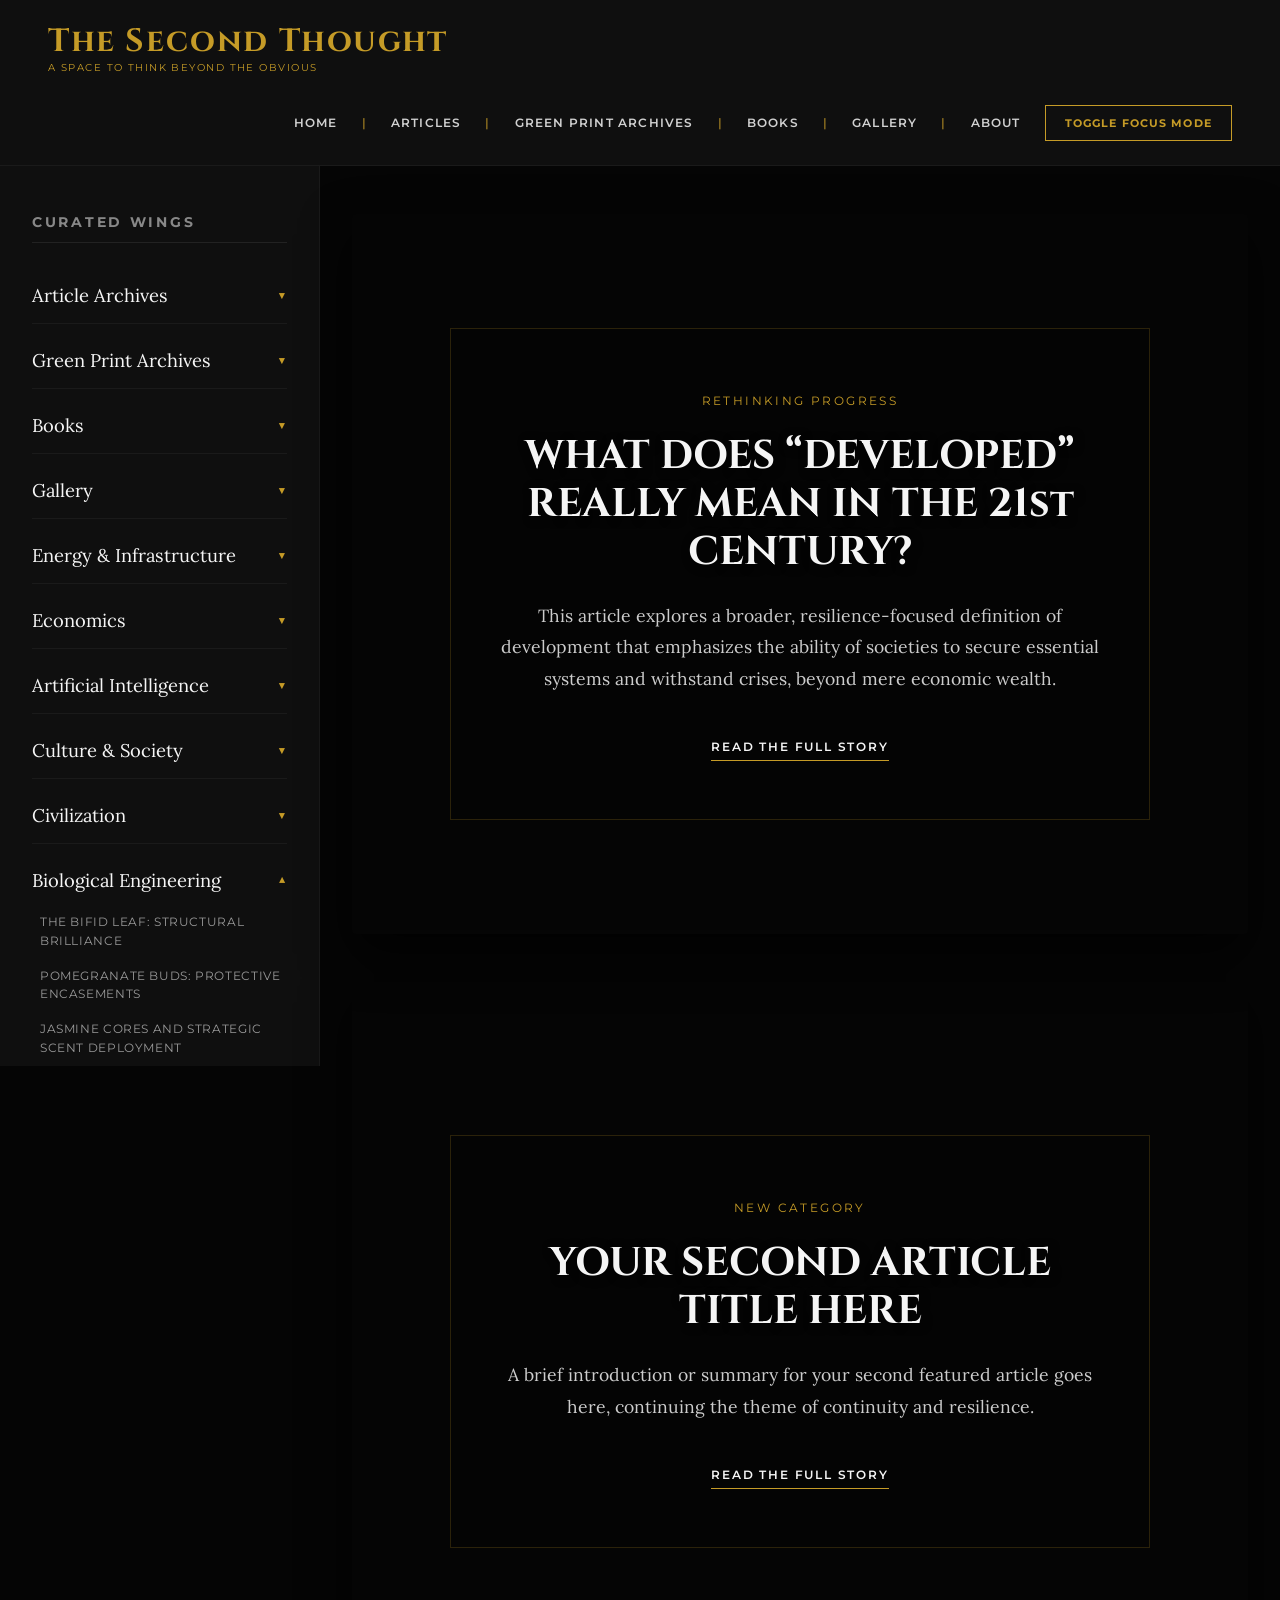
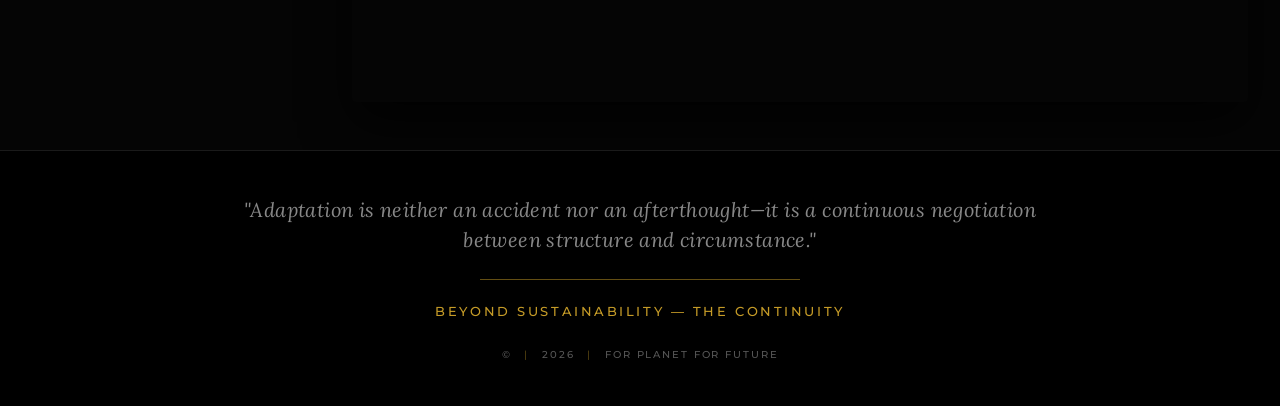
==== index.html @ c69b3121 "Add files via upload" ====
<!DOCTYPE html>
<html lang="en">
<head>
  <meta charset="UTF-8" />
  <meta name="viewport" content="width=device-width, initial-scale=1.0" />
  <title>Beyond Sustainability — The Continuity</title>

  <!-- Typography -->
  <link rel="preconnect" href="https://fonts.googleapis.com">
  <link rel="preconnect" href="https://fonts.gstatic.com" crossorigin>
  <link href="https://fonts.googleapis.com/css2?family=Cinzel:wght@500;600;700&family=Lora:ital,wght@0,400;0,500;1,400&family=Montserrat:wght@400;500;600;700&display=swap" rel="stylesheet">

  <!-- Link to external CSS -->
  <link rel="stylesheet" href="style.css">
</head>
<body>

  <!-- HEADER -->
  <header class="site-header">
    <div class="brand-container">
      <img src="logo/logo.jpg" alt="Beyond Sustainability Logo" class="brand-logo" onerror="this.style.display='none'" />
      <div class="brand-text">
        <h1 class="brand-title">The Second Thought</h1>
        <span class="brand-subtitle">A SPACE TO THINK BEYOND THE OBVIOUS</span>
      </div>
    </div>
    
    <nav class="main-nav">
      <a href="#">Home</a> <span class="nav-sep">|</span>
      <a href="#articles-archive">Articles</a> <span class="nav-sep">|</span>
      <a href="#green-print-archive">Green Print Archives</a> <span class="nav-sep">|</span>
      <a href="#books-archive">Books</a> <span class="nav-sep">|</span>
      <a href="#gallery-archive">Gallery</a> <span class="nav-sep">|</span>
      <a href="about-us.html">About</a>
      <button class="focus-btn" id="toggleFocusBtn">Toggle Focus Mode</button>
    </nav>
  </header>

  <!-- MAIN LAYOUT -->
  <main class="layout-wrapper" id="mainLayout">
    
    <!-- LEFT PANE ARCHIVES --> 

	<aside class="left-pane">
        <h3 class="pane-title">Curated Wings</h3>

      <!-- Articles Archives Dropdown -->
      <details class="archive-category" id="articles-archive">
        <summary>Article Archives</summary>
        <ul class="sub-articles">
          <li><a href="#" target="_blank">366 Days of Distilled Nature Quotes</a></li>
          <li><a href="#" target="_blank">100 Flowers, 100 Values: A Curation</a></li>
          <li><a href="#" target="_blank">The Unsaid Lens Repository</a></li>
          <li><a href="#" target="_blank">Unique Floral Whispers</a></li>
          <li><a href="#" target="_blank">Historical Thinkers & Natural Philosophy</a></li>
        </ul>
      </details>



      <!-- Green Print Archives Dropdown -->
      <details class="archive-category" id="green-print-archive">
        <summary>Green Print Archives</summary>
        <ul class="sub-articles">
          <li><a href="#" target="_blank">366 Days of Distilled Nature Quotes</a></li>
          <li><a href="#" target="_blank">100 Flowers, 100 Values: A Curation</a></li>
          <li><a href="#" target="_blank">The Unsaid Lens Repository</a></li>
          <li><a href="#" target="_blank">Unique Floral Whispers</a></li>
          <li><a href="#" target="_blank">Historical Thinkers & Natural Philosophy</a></li>
        </ul>
      </details>




      <!-- Books Dropdown -->
      <details class="archive-category" id="books-archive">
        <summary>Books</summary>
        <ul class="sub-articles">
          <li><a href="books/fool-proof-roads.pdf" target="_blank">Safe Transportation - A Vision</a></li>
          <li><a href="#" target="_blank">Theme 1: 270 Verses on the Foundations of Nature</a></li>
          <li><a href="#" target="_blank">The Architecture of the Unseen (Interactive Flipbook)</a></li>
          <li><a href="#" target="_blank">Resilience of Life: A Visual Journey</a></li>
          <li><a href="#" target="_blank">Continuity: Leaving a Legacy</a></li>
        </ul>
      </details>

      <!-- Gallery Dropdown -->
      <details class="archive-category" id="gallery-archive">
        <summary>Gallery</summary>
        <ul class="sub-articles">
          <li><a href="#" target="_blank">The Synchrony Wing: Museum of Temporary Forms</a></li>
          <li><a href="#" target="_blank">Macro Architecture: The Bifid Leaf</a></li>
          <li><a href="#" target="_blank">Geometry of the Spiny Orb-Weaver</a></li>
          <li><a href="#" target="_blank">Jasmine Cores & Strategic Scent Deployment</a></li>
          <li><a href="#" target="_blank">The Pomegranate Bud Encasement</a></li>
        </ul>
      </details>
      
      <!-- Energy & Infrastructure Dropdown -->
      <details class="archive-category">
        <summary>Energy & Infrastructure</summary>
        <ul class="sub-articles">
          <li><a href="#" target="_blank">Solar Integration: The Blueprint of a Leaf</a></li>
          <li><a href="#" target="_blank">Grid Resilience: Lessons from the Spider Web</a></li>
          <li><a href="#" target="_blank">Thermal Recovery & Botanical Metaphors</a></li>
          <li><a href="#" target="_blank">Resource Allocation in Native Trees</a></li>
          <li><a href="#" target="_blank">Deep Endurance: Building for the Unseen</a></li>
        </ul>
      </details>

      <!-- Economics Dropdown -->
      <details class="archive-category">
        <summary>Economics</summary>
        <ul class="sub-articles">
          <li><a href="#" target="_blank">The Blue Economy: Coastal Matrices</a></li>
          <li><a href="#" target="_blank">Circular Markets vs. Linear Growth</a></li>
          <li><a href="#" target="_blank">Value Extraction from Inbuilt Systems</a></li>
          <li><a href="#" target="_blank">Mango Panicles: A Model for Distribution</a></li>
          <li><a href="#" target="_blank">Yield & Continuity in Modern Trade</a></li>
        </ul>
      </details>

      <!-- Artificial Intelligence Dropdown -->
      <details class="archive-category">
        <summary>Artificial Intelligence</summary>
        <ul class="sub-articles">
          <li><a href="#" target="_blank">Natural IQ vs. Artificial Logic</a></li>
          <li><a href="#" target="_blank">Algorithmic Mimicry of Biological Systems</a></li>
          <li><a href="#" target="_blank">Processing Power in the Synchrony Wing</a></li>
          <li><a href="#" target="_blank">Memory and Adaptation in Neural Nets</a></li>
          <li><a href="#" target="_blank">Mapping the Geometry of Temporary Forms</a></li>
        </ul>
      </details>

      <!-- Culture & Society Dropdown -->
      <details class="archive-category">
        <summary>Culture & Society</summary>
        <ul class="sub-articles">
          <li><a href="#" target="_blank">Quiet Sanctuaries for the Exhausted Mind</a></li>
          <li><a href="#" target="_blank">The Value-First Method: Resonance & Legacy</a></li>
          <li><a href="#" target="_blank">Documenting Temporary Forms in a Fast World</a></li>
          <li><a href="#" target="_blank">Co-creation: The Silent "We" in Observation</a></li>
          <li><a href="#" target="_blank">The Silent Architecture of Human Connection</a></li>
        </ul>
      </details>

      <!-- Civilization Dropdown -->
      <details class="archive-category">
        <summary>Civilization</summary>
        <ul class="sub-articles">
          <li><a href="articles/developed-country.html" target="_blank">What Does "Developed" Really Mean?</a></li>
          <li><a href="#" target="_blank">Urban Planning via Botanical Metaphors</a></li>
          <li><a href="#" target="_blank">Adaptation as a Continuous Negotiation</a></li>
          <li><a href="#" target="_blank">Legacy: What We Leave for the Future</a></li>
        </ul>
      </details>

      <!-- Biological Engineering Dropdown -->
      <details class="archive-category" open>
        <summary>Biological Engineering</summary>
        <ul class="sub-articles">
          <li><a href="#" target="_blank">The Bifid Leaf: Structural Brilliance</a></li>
          <li><a href="#" target="_blank">Pomegranate Buds: Protective Encasements</a></li>
          <li><a href="#" target="_blank">Jasmine Cores and Strategic Scent Deployment</a></li>
          <li><a href="#" target="_blank">Coconut Buds: Expansion and Packaging</a></li>
          <li><a href="#" target="_blank">The Architecture of the Seen But Not Deeply Seen</a></li>
        </ul>
      </details>

      <!-- Climate Adaptation Dropdown -->
      <details class="archive-category">
        <summary>Climate Adaptation</summary>
        <ul class="sub-articles">
          <li><a href="#" target="_blank">Methane Reduction via Ecosystem Integration</a></li>
          <li><a href="#" target="_blank">Carbon Mitigation in Coastal Aquaculture</a></li>
          <li><a href="#" target="_blank">Thermal Adjustments in Extreme Flora</a></li>
          <li><a href="#" target="_blank">Neutralizing Regional Ecological Footprints</a></li>
          <li><a href="#" target="_blank">The Strategic Intelligence of Survival</a></li>
        </ul>
      </details>
      
    </aside>

<!-- CENTER STAGE -->
    <section class="center-stage">
      
      <!-- FIRST ARTICLE (Already existing) -->

      <article class="hero-article" style="background-image: url('images/hero-01-bg.jpg');">
        <div class="hero-overlay">
          <span class="hero-category">RETHINKING PROGRESS</span>
          <h2 class="hero-title">WHAT DOES “DEVELOPED” REALLY MEAN IN THE 21st CENTURY?</h2>
          <p class="hero-story">
            This article explores a broader, resilience-focused definition of development that emphasizes the ability of societies to secure essential systems and withstand crises, beyond    	    mere economic wealth.
          </p>
          <a href="articles/developed-country.html" class="read-more">Read The Full Story</a>
        </div>
      </article>

      <!-- SECOND ARTICLE (New addition) -->

      <article class="hero-article" style="background-image: url('images/path-ahead.jpg');">
        <div class="hero-overlay">
          <span class="hero-category">NEW CATEGORY</span>
          <h2 class="hero-title">YOUR SECOND ARTICLE TITLE HERE</h2>
          <p class="hero-story">
            A brief introduction or summary for your second featured article goes here, continuing the theme of continuity and resilience.
          </p>
          <a href="articles/new-article.html" class="read-more">Read The Full Story</a>
        </div>
      </article>

    </section>

  </main>

  <!-- EDITORIAL FOOTER -->
  <footer class="editorial-footer">
    <p class="footer-quote">
      "Adaptation is neither an accident nor an afterthought—it is a continuous negotiation between structure and circumstance."
    </p>
    <div class="footer-divider"></div>
    <div class="footer-theme">
      BEYOND SUSTAINABILITY — THE CONTINUITY
    </div>
    <div class="footer-copyright">
      &copy; <span class="sep">|</span> 2026 <span class="sep">|</span> FOR PLANET FOR FUTURE
    </div>
  </footer>

  <!-- FOCUS MODE SCRIPT -->
  <script>
    const focusBtn = document.getElementById('toggleFocusBtn');
    const layout = document.getElementById('mainLayout');

    focusBtn.addEventListener('click', () => {
      layout.classList.toggle('focus-mode');
      focusBtn.classList.toggle('active');
    });
  </script>

</body>
</html>
---- style.css ----
/* ==========================================================================
   RESET & BASE VARIABLES
   ========================================================================== */
:root {
  --bg-canvas: #050505;
  --bg-editorial-paper: #0f0f0f;
  --color-black: #000000;
  --color-gold: #c59b27;
  --color-gold-hover: #dfaf2f;
  --text-main: #d1d1d1;
  --text-heading: #f5f5f5;
  --font-meta: 'Montserrat', sans-serif;
  --font-serif: 'Lora', serif;
  --font-display: 'Cinzel', serif;
}

* { box-sizing: border-box; margin: 0; padding: 0; }

html { scroll-behavior: smooth; }

body {
  background-color: var(--bg-canvas);
  color: var(--text-main);
  font-family: var(--font-serif);
  display: flex;
  flex-direction: column;
  min-height: 100vh;
  -webkit-font-smoothing: antialiased;
}

a { text-decoration: none; color: inherit; transition: color 0.3s ease; }
a:hover { color: var(--color-gold); }

/* ==========================================================================
   HEADER
   ========================================================================== */
.site-header {
  display: flex;
  justify-content: space-between;
  align-items: center;
  padding: 1.5rem 3rem;
  background-color: var(--bg-editorial-paper);
  border-bottom: 1px solid #1a1a1a;
  flex-wrap: wrap;
  gap: 2rem;
  position: relative;
  z-index: 10;
}

.brand-container {
  display: flex;
  align-items: center;
  gap: 1.5rem;
}

.brand-logo {
  width: 70px;
  height: 70px;
  object-fit: contain;
  border-radius: 50%;
}

.brand-text { display: flex; flex-direction: column; }

.brand-title {
  font-family: var(--font-display);
  font-size: 2.0rem;
  color: var(--color-gold);
  line-height: 1.1;
  letter-spacing: 0.05em;
}

.brand-subtitle {
  font-family: var(--font-meta);
  font-size: 0.6rem;
  color: var(--color-gold);
  letter-spacing: 0.15em;
  margin-top: 0.2rem;
  text-transform: uppercase;
}

.brand-tagline {
  font-family: var(--font-serif);
  font-size: 0.85rem;
  color: #888;
  font-style: italic;
  margin-top: 0.5rem;
}

.main-nav {
  display: flex;
  align-items: center;
  gap: 1.5rem;
  font-family: var(--font-meta);
  font-size: 0.75rem;
  font-weight: 600;
  letter-spacing: 0.1em;
  text-transform: uppercase;
  margin-left: auto;

}

.nav-sep { color: var(--color-gold); opacity: 0.7; }

.focus-btn {
  background: transparent;
  border: 1px solid var(--color-gold);
  color: var(--color-gold);
  padding: 0.6rem 1.2rem;
  font-family: var(--font-meta);
  font-size: 0.7rem;
  font-weight: 700;
  letter-spacing: 0.1em;
  text-transform: uppercase;
  cursor: pointer;
  transition: all 0.3s ease;
}

.focus-btn:hover, .focus-btn.active {
  background: var(--color-gold);
  color: var(--color-black);
}

/* ==========================================================================
   MAIN LAYOUT & SCROLLABLE LEFT PANE
   ========================================================================== */
.layout-wrapper {
  display: grid;
  grid-template-columns: 320px 1fr;
  flex: 1;
  background-color: var(--bg-canvas);
  align-items: start;
  transition: grid-template-columns 0.4s cubic-bezier(0.25, 1, 0.5, 1);
}

/* Toggled Focus Mode State */
.layout-wrapper.focus-mode {
  grid-template-columns: 0px 1fr;
}

.layout-wrapper.focus-mode .left-pane {
  opacity: 0;
  pointer-events: none;
  visibility: hidden;
}

.left-pane {
  padding: 3rem 2rem;
  background-color: var(--bg-editorial-paper);
  border-right: 1px solid #1a1a1a;
  position: sticky;
  top: 0;
  height: 100vh;
  overflow-y: auto;
  transition: all 0.4s ease;
  opacity: 1;
  visibility: visible;
}

/* Custom Scrollbar for Left Pane */
.left-pane::-webkit-scrollbar { width: 6px; }
.left-pane::-webkit-scrollbar-track { background: var(--bg-editorial-paper); }
.left-pane::-webkit-scrollbar-thumb { background: #333; border-radius: 4px; }
.left-pane::-webkit-scrollbar-thumb:hover { background: var(--color-gold); }

.pane-title {
  font-family: var(--font-meta);
  font-size: 0.85rem;
  color: #888;
  letter-spacing: 0.2em;
  text-transform: uppercase;
  margin-bottom: 2rem;
  border-bottom: 1px solid #222;
  padding-bottom: 0.8rem;
}

/* Dropdown Styles */
.archive-category {
  margin-bottom: 1rem;
  border-bottom: 1px solid #1a1a1a;
  padding-bottom: 0.5rem;
}

.archive-category summary {
  font-family: var(--font-serif);
  font-size: 1.15rem;
  color: var(--text-heading);
  cursor: pointer;
  list-style: none; 
  display: flex;
  justify-content: space-between;
  align-items: center;
  transition: color 0.3s ease;
  padding: 0.5rem 0;
}

.archive-category summary::-webkit-details-marker { display: none; }
.archive-category summary:hover { color: var(--color-gold); }

.archive-category summary::after {
  content: '▼';
  font-size: 0.65rem;
  color: var(--color-gold);
  transition: transform 0.3s ease;
}

.archive-category[open] summary::after { transform: rotate(180deg); }

.sub-articles {
  list-style: none;
  padding-top: 0.8rem;
  padding-left: 0.5rem;
  padding-bottom: 1rem;
  display: flex;
  flex-direction: column;
  gap: 1rem;
}

.sub-articles li a {
  font-family: var(--font-meta);
  font-size: 0.78rem;
  color: #999;
  line-height: 1.5;
  text-transform: uppercase;
  letter-spacing: 0.05em;
  display: block;
  transition: color 0.2s ease, transform 0.2s ease;
}

.sub-articles li a:hover {
  color: var(--color-gold);
  transform: translateX(4px);
}

/* ==========================================================================
   CENTER STAGE
   ========================================================================== */
.center-stage {
      position: relative;
      padding: 3rem 2rem;
      display: flex;
      flex-direction: column; /* Stacks the articles vertically */
      gap: 3rem; /* Creates breathing room between the articles */
      align-items: center;
      justify-content: center;
    }


.hero-article {
      position: relative;
      width: 100%;
      max-width: 1200px;
      height: 80vh;
      min-height: 600px;
      border-radius: 4px;
      overflow: hidden;
      display: flex;
      align-items: center;
      justify-content: center;
      box-shadow: 0 20px 50px rgba(0,0,0,0.8);
      /* New background rules for inline images */
      background-size: cover;
      background-position: center;
      background-repeat: no-repeat;
    }



.hero-overlay {
  background: rgba(5, 5, 5, 0.75);
  backdrop-filter: blur(4px);
  padding: 4rem 3rem;
  max-width: 700px;
  text-align: center;
  border: 1px solid rgba(197, 155, 39, 0.2);
}

.hero-category {
  font-family: var(--font-meta);
  color: var(--color-gold);
  font-size: 0.75rem;
  letter-spacing: 0.2em;
  text-transform: uppercase;
  margin-bottom: 1.5rem;
  display: block;
}

.hero-title {
  font-family: var(--font-display);
  font-size: 2.5rem;
  color: var(--text-heading);
  line-height: 1.2;
  margin-bottom: 1.5rem;
  text-shadow: 2px 2px 10px rgba(0,0,0,0.5);
}

.hero-story {
  font-family: var(--font-serif);
  font-size: 1.1rem;
  line-height: 1.8;
  color: #ccc;
  margin-bottom: 2.5rem;
}

.read-more {
  font-family: var(--font-meta);
  color: var(--text-heading);
  font-size: 0.75rem;
  font-weight: 600;
  letter-spacing: 0.15em;
  text-transform: uppercase;
  border-bottom: 1px solid var(--color-gold);
  padding-bottom: 0.4rem;
}

/* ==========================================================================
   EDITORIAL FOOTER
   ========================================================================== */
.editorial-footer {
  width: 100%;
  background-color: var(--color-black);
  color: #ffffff;
  padding: 2.8rem 2.5rem;
  display: flex;
  flex-direction: column;
  align-items: center;
  text-align: center;
  border-top: 1px solid #1a1a1a;
  z-index: 10;
  position: relative;
}

.footer-quote {
  font-family: var(--font-serif);
  font-size: 1.25rem;
  font-style: italic;
  letter-spacing: 0.02em;
  max-width: 850px;
  line-height: 1.5;
  color: #888;
}

.footer-divider {
  width: 320px;
  max-width: 60%;
  height: 1px;
  background-color: var(--color-gold);
  margin: 1.5rem auto;
  opacity: 0.5;
}

.footer-theme {
  font-family: var(--font-meta);
  font-size: 0.8rem;
  font-weight: 500;
  letter-spacing: 0.2em;
  text-transform: uppercase;
  color: var(--color-gold);
}

.footer-copyright {
  margin-top: 1.8rem;
  font-family: var(--font-meta);
  font-size: 0.65rem;
  font-weight: 500;
  letter-spacing: 0.18em;
  text-transform: uppercase;
  color: #555;
}

.footer-copyright .sep { color: var(--color-gold); opacity: 0.4; margin: 0 0.5rem; }

/* Responsive adjustments */
@media (max-width: 1024px) {
  .layout-wrapper, .layout-wrapper.focus-mode { grid-template-columns: 1fr; }
  .left-pane { height: auto; position: relative; border-right: none; border-bottom: 1px solid #1a1a1a; }
  .focus-btn { display: none; }
}
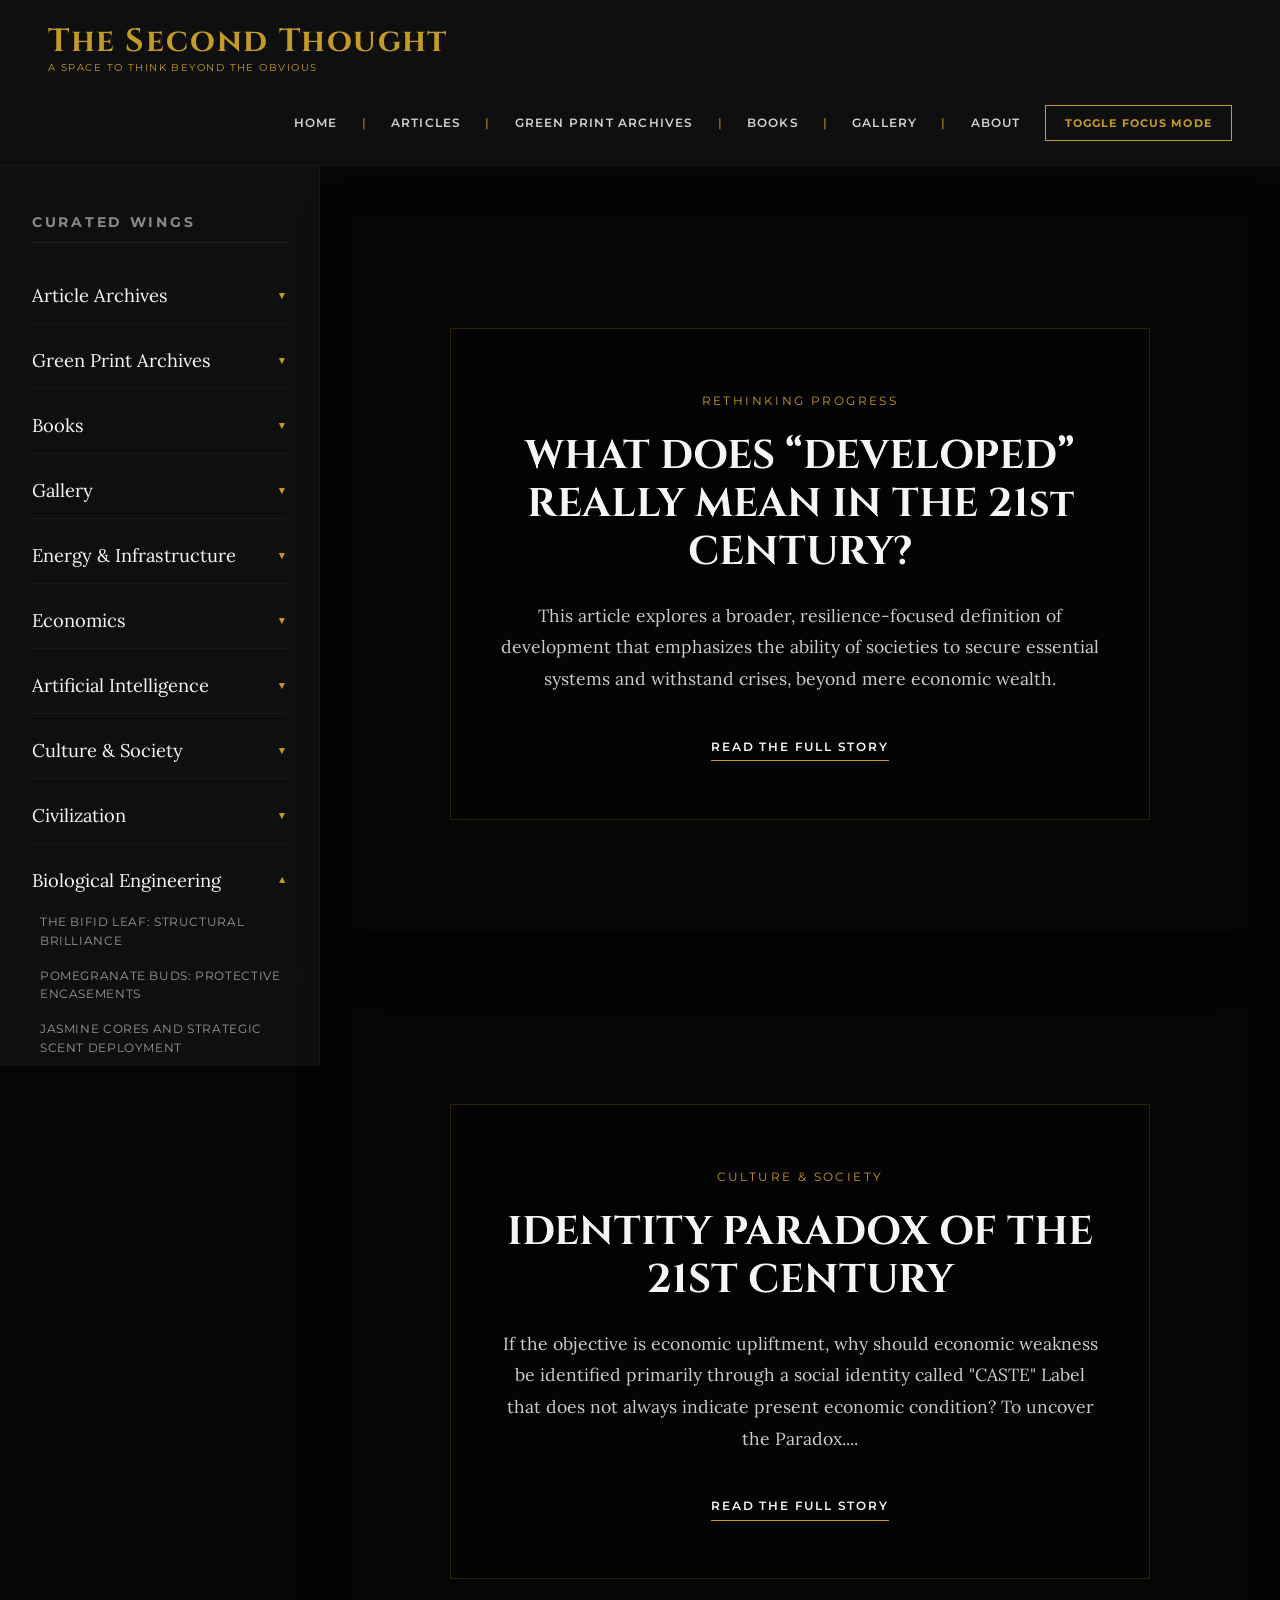
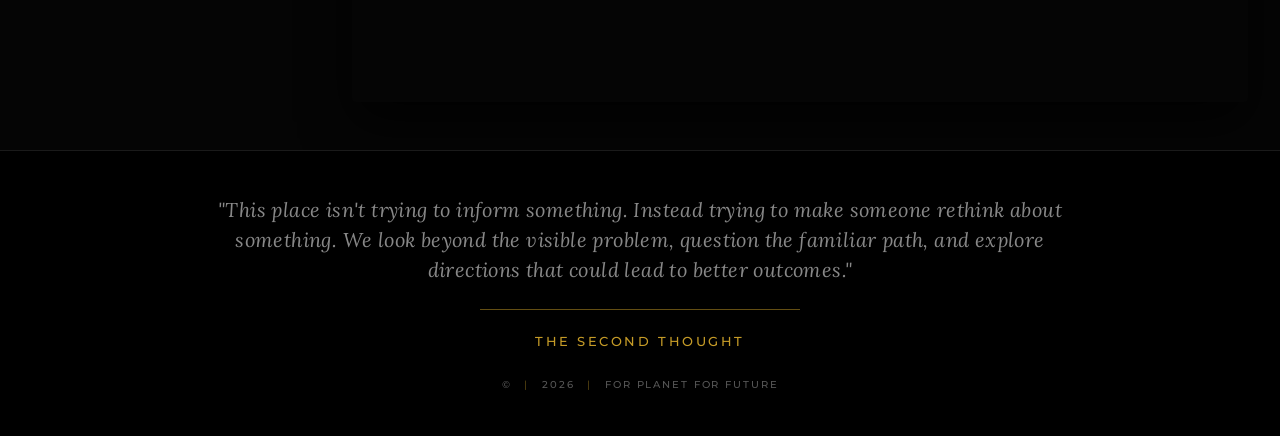
==== commit da854575: "Add files via upload" ====
--- a/index.html
+++ b/index.html
@@ -187,27 +187,29 @@
       
       <!-- FIRST ARTICLE (Already existing) -->
 
-      <article class="hero-article" style="background-image: url('images/hero-01-bg.jpg');">
+      <article class="hero-article" style="background-image: url('assets/bg-hero-images/image-01.jpg');">
         <div class="hero-overlay">
           <span class="hero-category">RETHINKING PROGRESS</span>
           <h2 class="hero-title">WHAT DOES “DEVELOPED” REALLY MEAN IN THE 21st CENTURY?</h2>
           <p class="hero-story">
             This article explores a broader, resilience-focused definition of development that emphasizes the ability of societies to secure essential systems and withstand crises, beyond    	    mere economic wealth.
           </p>
-          <a href="articles/developed-country.html" class="read-more">Read The Full Story</a>
+          <a href="articles/article-01/developed-country.html" class="read-more">Read The Full Story</a>
         </div>
       </article>
 
       <!-- SECOND ARTICLE (New addition) -->
 
-      <article class="hero-article" style="background-image: url('images/path-ahead.jpg');">
+      <article class="hero-article" style="background-image: url('assets/bg-hero-images/image-02.jpg');">
         <div class="hero-overlay">
-          <span class="hero-category">NEW CATEGORY</span>
-          <h2 class="hero-title">YOUR SECOND ARTICLE TITLE HERE</h2>
+          <span class="hero-category">CULTURE & SOCIETY</span>
+          <h2 class="hero-title">IDENTITY PARADOX OF THE 21ST CENTURY</h2>
           <p class="hero-story">
-            A brief introduction or summary for your second featured article goes here, continuing the theme of continuity and resilience.
+		If the objective is economic upliftment, why should economic weakness be identified primarily through a social identity called "CASTE" Label that does not always indicate  		present economic condition? To uncover the Paradox....
           </p>
-          <a href="articles/new-article.html" class="read-more">Read The Full Story</a>
+
+
+          <a href="articles/article-08/identity-paradox.html" class="read-more">Read The Full Story</a>
         </div>
       </article>
 
@@ -218,11 +220,14 @@
   <!-- EDITORIAL FOOTER -->
   <footer class="editorial-footer">
     <p class="footer-quote">
-      "Adaptation is neither an accident nor an afterthought—it is a continuous negotiation between structure and circumstance."
+      "This place isn't trying to inform something. Instead trying to make someone rethink about something.
+       We look beyond the visible problem, question the familiar path, and explore directions that could lead to better outcomes."
+
     </p>
     <div class="footer-divider"></div>
     <div class="footer-theme">
-      BEYOND SUSTAINABILITY — THE CONTINUITY
+      THE SECOND THOUGHT
+
     </div>
     <div class="footer-copyright">
       &copy; <span class="sep">|</span> 2026 <span class="sep">|</span> FOR PLANET FOR FUTURE
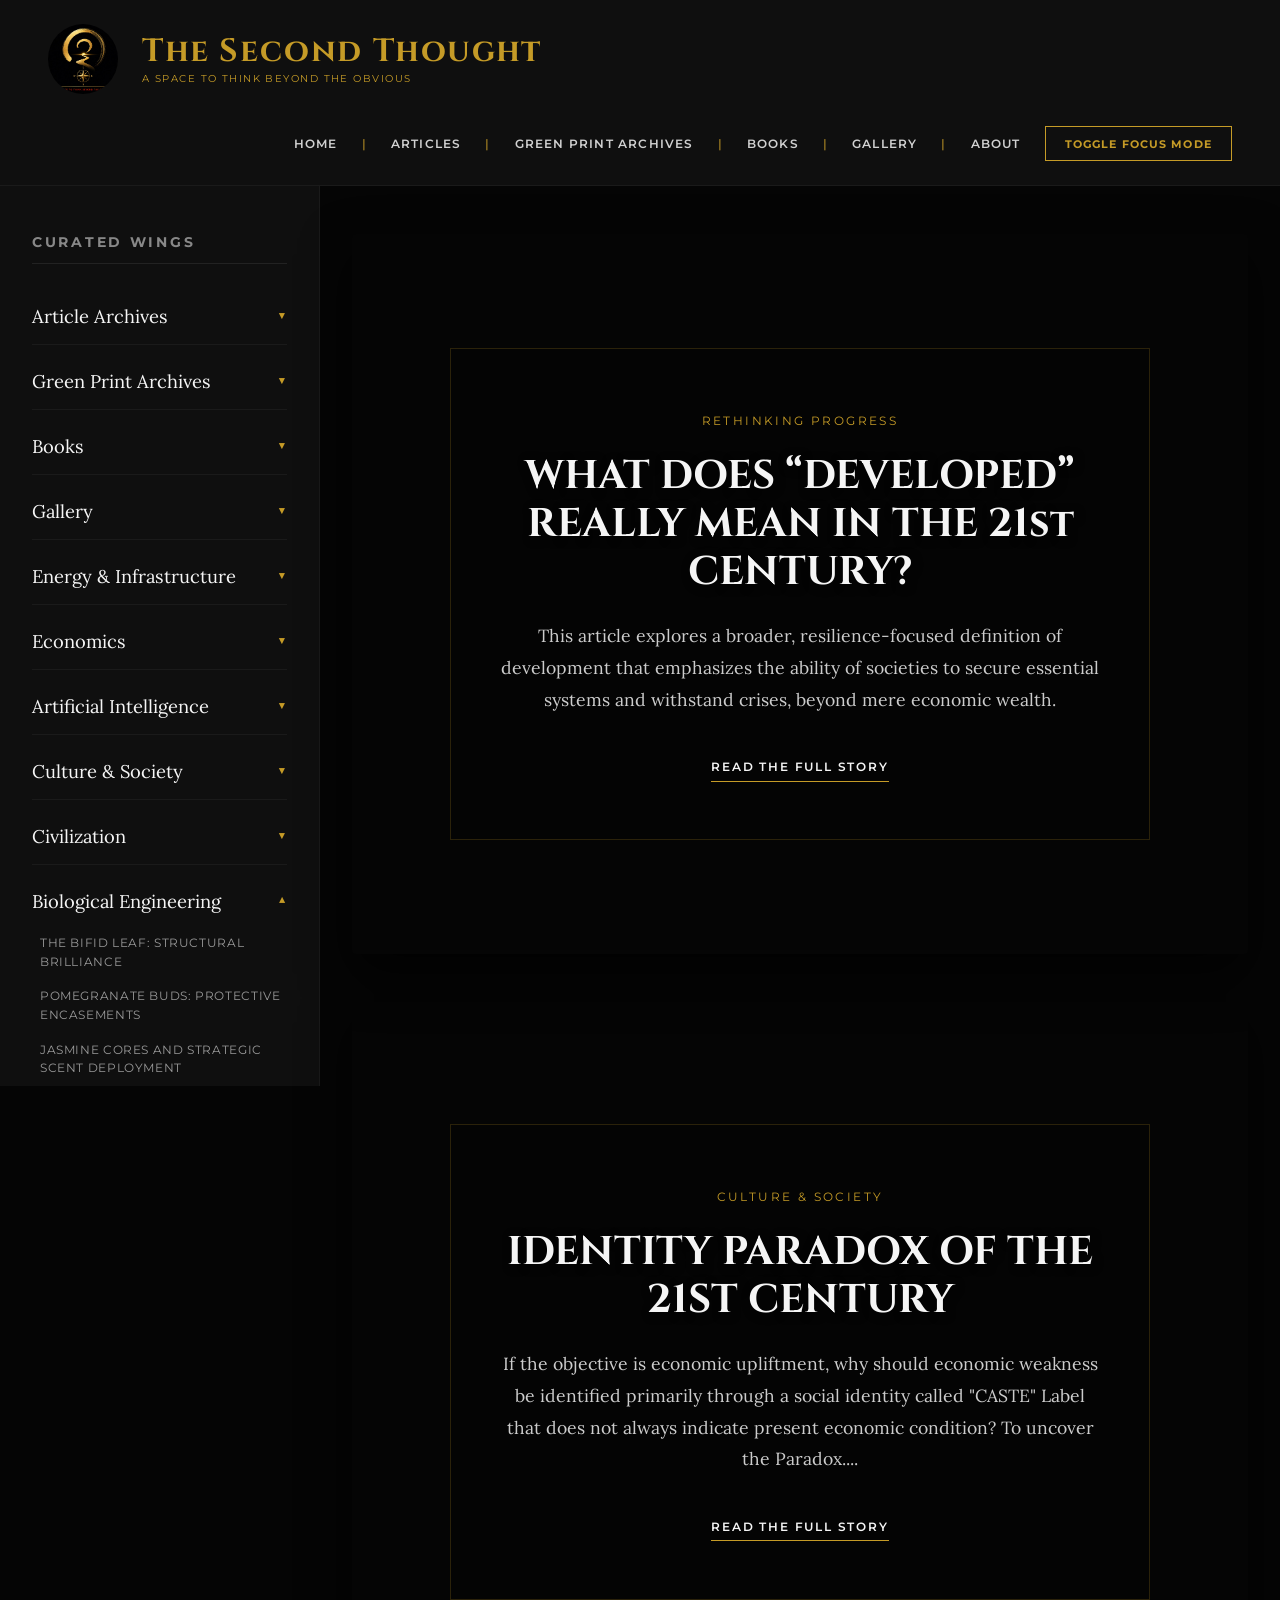
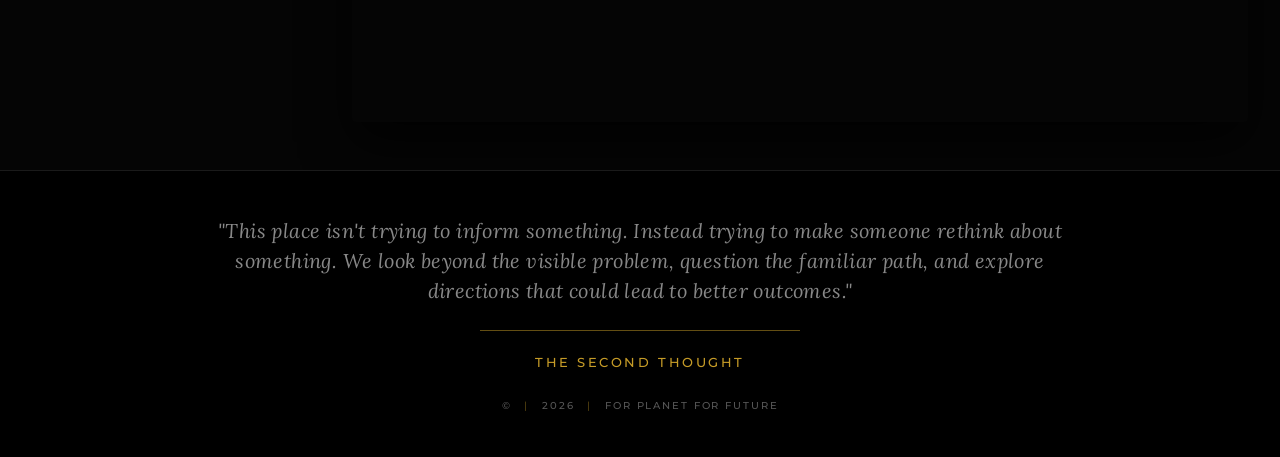
==== commit 2879052b: "Fix HTML encoding and update logo path" ====
--- a/index.html
+++ b/index.html
@@ -18,7 +18,7 @@
   <!-- HEADER -->
   <header class="site-header">
     <div class="brand-container">
-      <img src="logo/logo.jpg" alt="Beyond Sustainability Logo" class="brand-logo" onerror="this.style.display='none'" />
+      <img src="assets/logo.jpg" alt="Beyond Sustainability Logo" class="brand-logo" onerror="this.style.display='none'" />
       <div class="brand-text">
         <h1 class="brand-title">The Second Thought</h1>
         <span class="brand-subtitle">A SPACE TO THINK BEYOND THE OBVIOUS</span>
@@ -209,7 +209,7 @@
           </p>
 
 
-          <a href="articles/article-08/identity-paradox.html" class="read-more">Read The Full Story</a>
+          <a href="articles/article-02/identity-paradox.html" class="read-more">Read The Full Story</a>
         </div>
       </article>
 
@@ -246,4 +246,4 @@
   </script>
 
 </body>
-</html>+</html>
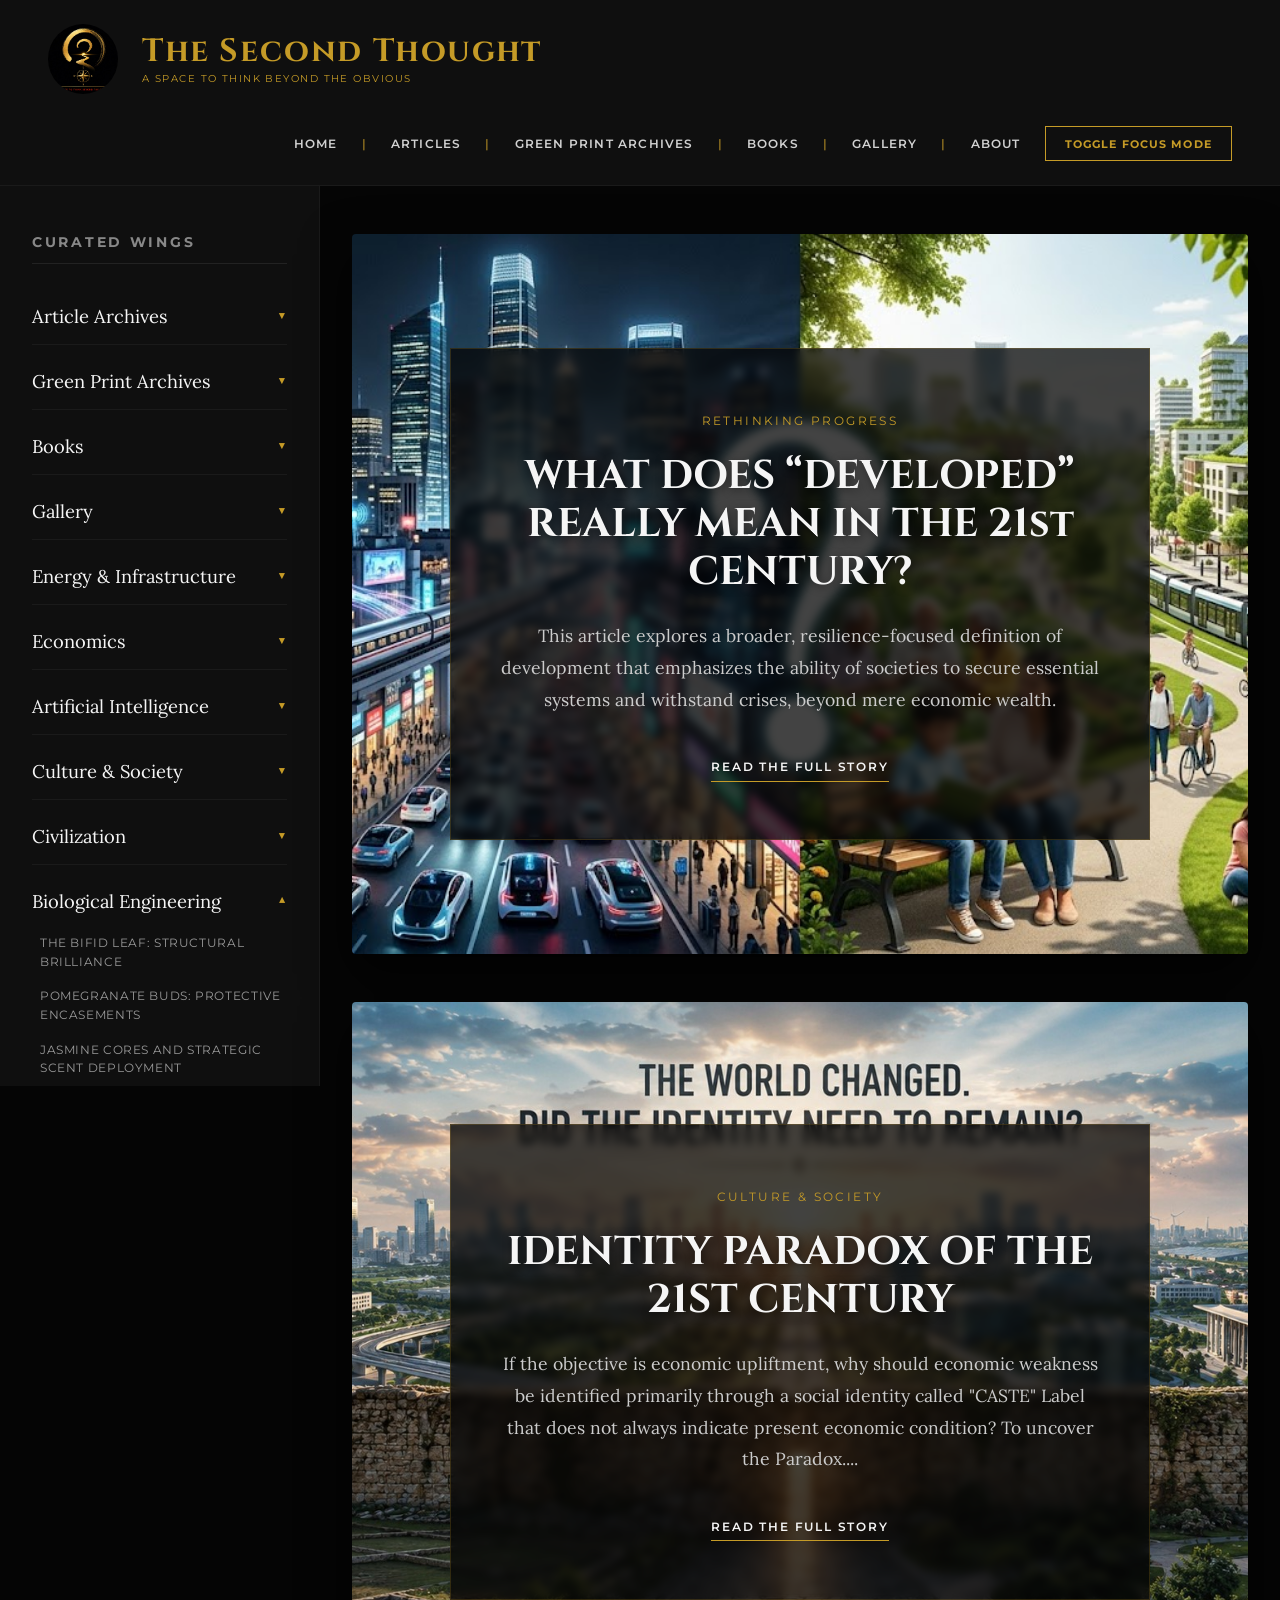
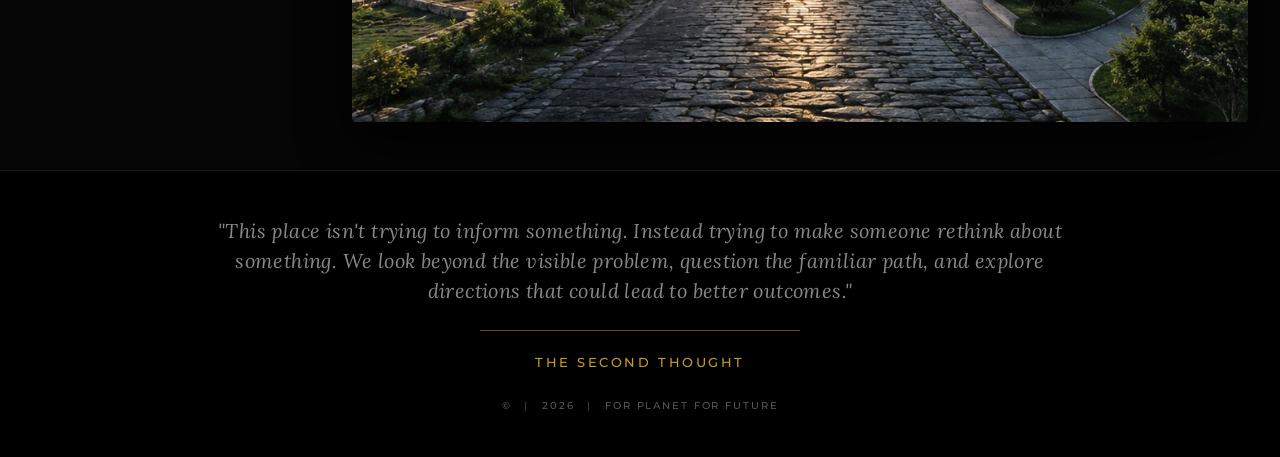
==== commit f1147f24: "Change title and add new article section Updated the title and added a new article section to the in" ====
--- a/index.html
+++ b/index.html
@@ -3,7 +3,7 @@
 <head>
   <meta charset="UTF-8" />
   <meta name="viewport" content="width=device-width, initial-scale=1.0" />
-  <title>Beyond Sustainability — The Continuity</title>
+  <title>The Second Thought</title>
 
   <!-- Typography -->
   <link rel="preconnect" href="https://fonts.googleapis.com">
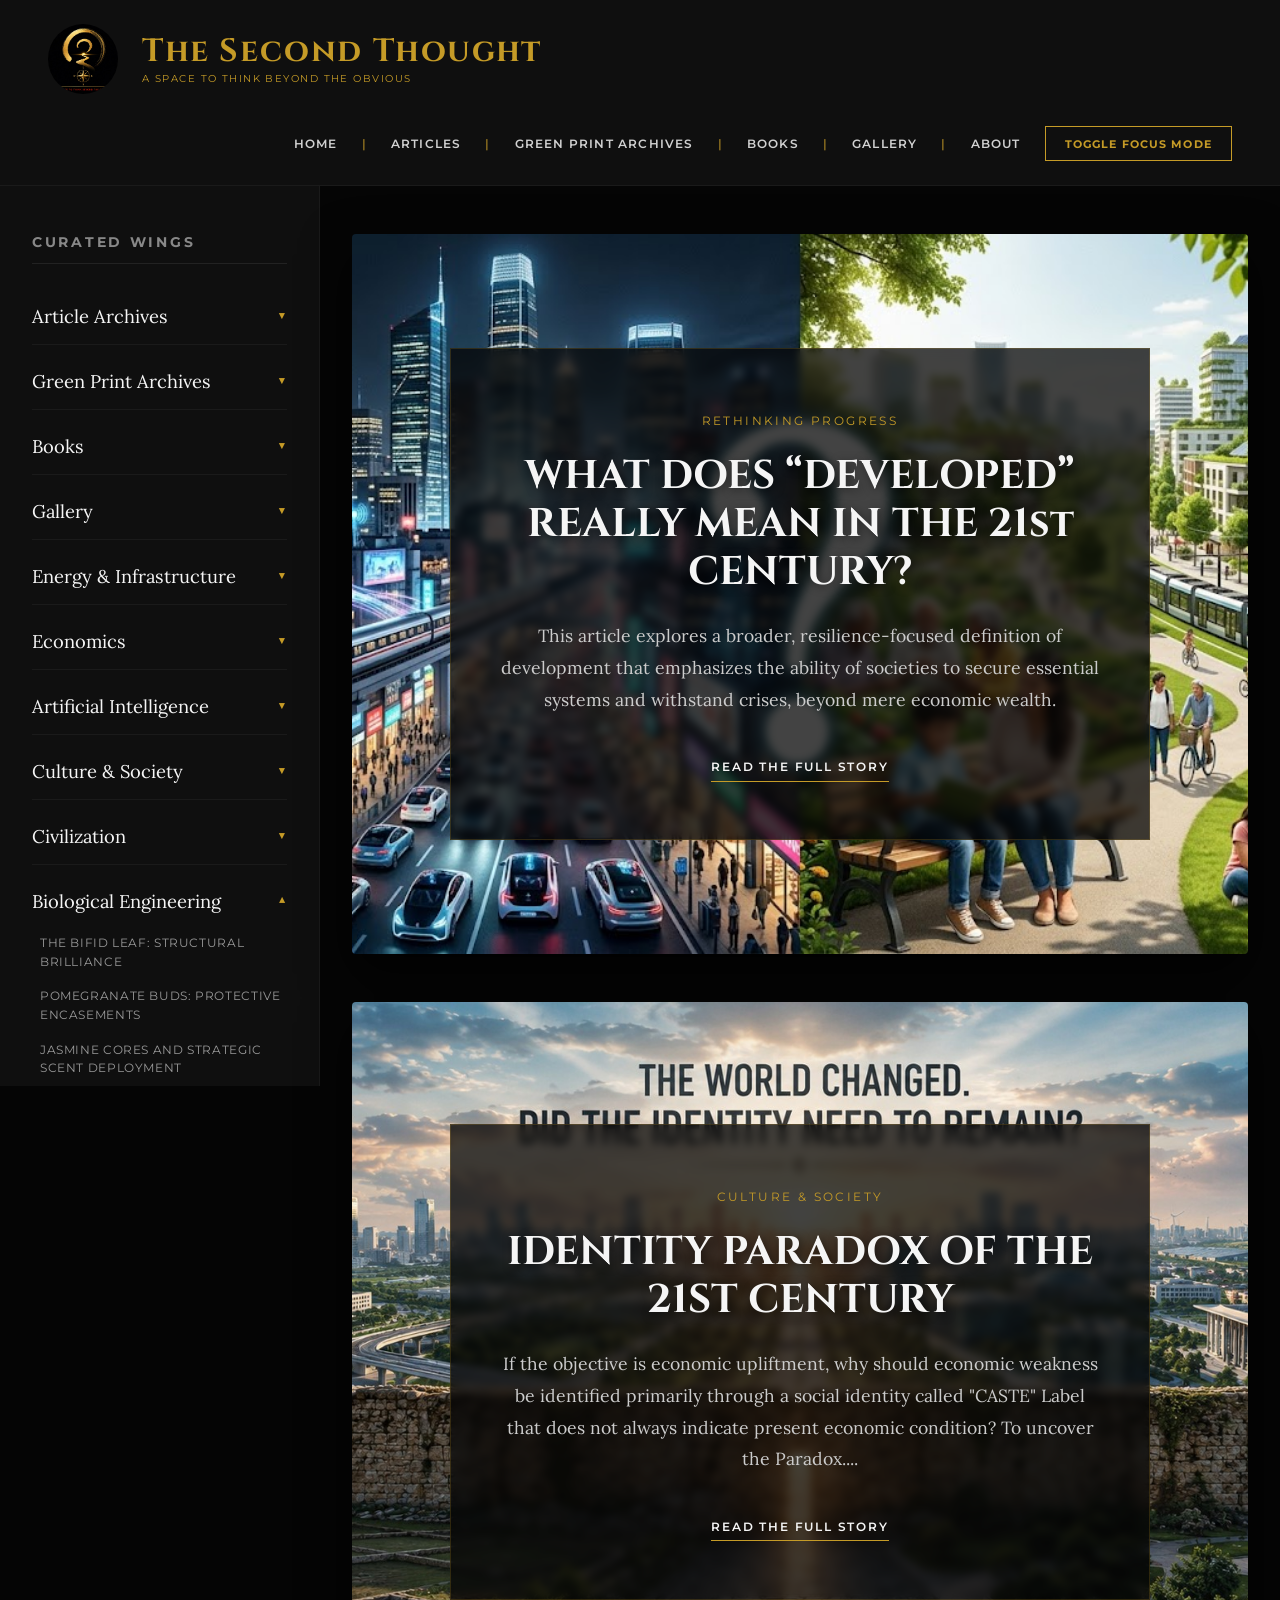
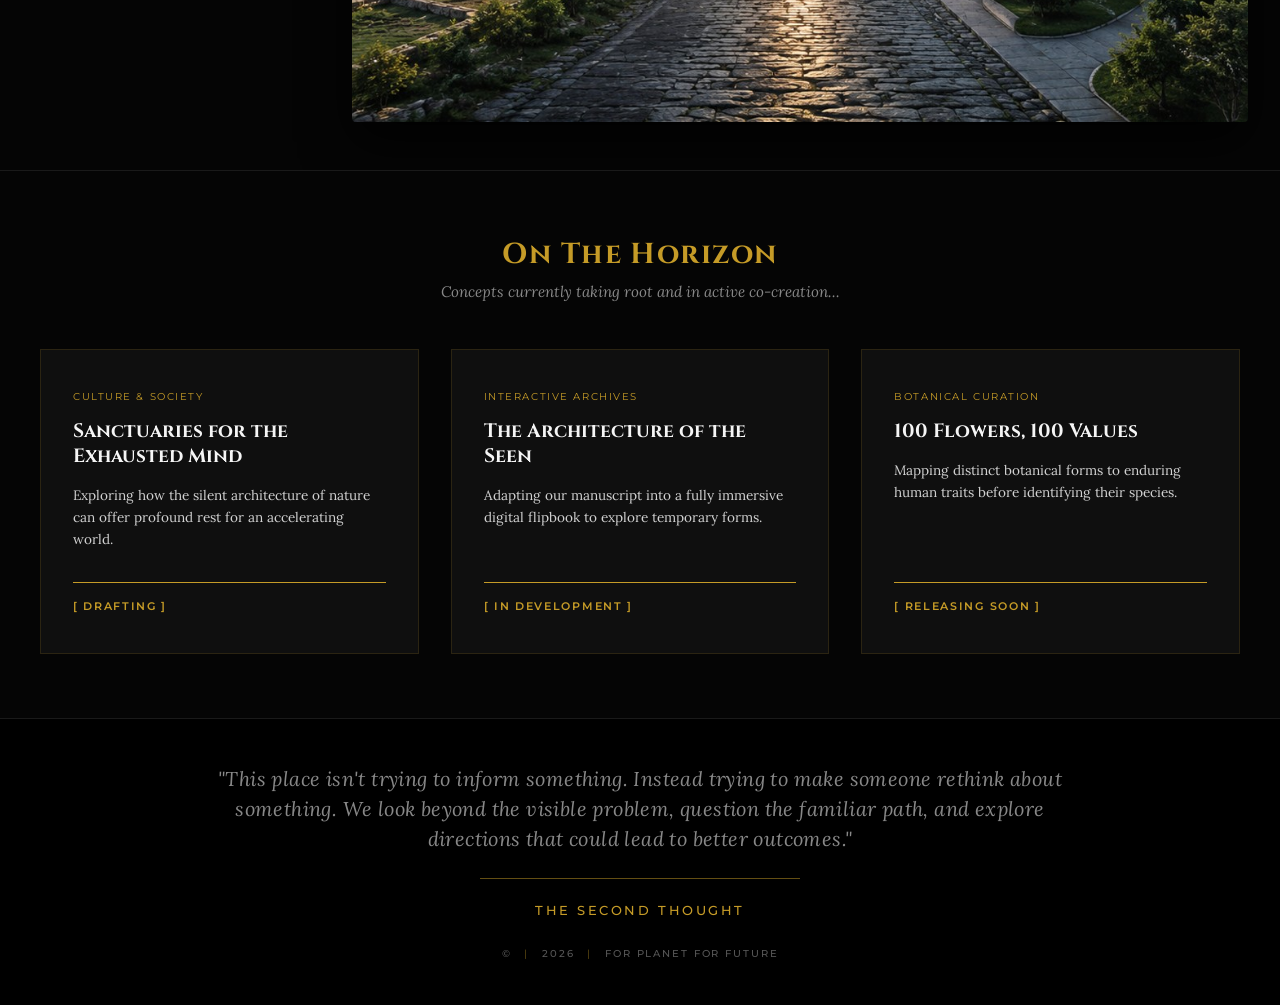
==== commit 1e8dfb6b: "Add new article and update HTML structure Added a new article on 'Identity Paradox of the 21st Centu" ====
--- a/index.html
+++ b/index.html
@@ -1,6 +1,9 @@
 <!DOCTYPE html>
 <html lang="en">
 <head>
+
+<meta name="google-site-verification" content="sV-GbHunxQQQZ9jA2OkxU-GrkRwJVFNg1TfJAHSKgtM" />	
+	
   <meta charset="UTF-8" />
   <meta name="viewport" content="width=device-width, initial-scale=1.0" />
   <title>The Second Thought</title>
@@ -31,7 +34,7 @@
       <a href="#green-print-archive">Green Print Archives</a> <span class="nav-sep">|</span>
       <a href="#books-archive">Books</a> <span class="nav-sep">|</span>
       <a href="#gallery-archive">Gallery</a> <span class="nav-sep">|</span>
-      <a href="about-us.html">About</a>
+      <a href="about.html">About</a>
       <button class="focus-btn" id="toggleFocusBtn">Toggle Focus Mode</button>
     </nav>
   </header>
@@ -217,6 +220,41 @@
 
   </main>
 
+
+<!-- ON THE HORIZON (COMING SOON)  SECTION -->
+  <section class="horizon-section">
+    <h3 class="horizon-title">On The Horizon</h3>
+    <p class="horizon-subtitle">Concepts currently taking root and in active co-creation...</p>
+    
+    <div class="horizon-grid">
+      <!-- Upcoming Article 1 -->
+      <div class="horizon-card">
+        <span class="horizon-category">CULTURE & SOCIETY</span>
+        <h4 class="horizon-heading">Sanctuaries for the Exhausted Mind</h4>
+        <p class="horizon-desc">Exploring how the silent architecture of nature can offer profound rest for an accelerating world.</p>
+        <span class="horizon-status">[ DRAFTING ]</span>
+      </div>
+
+      <!-- Upcoming Article 2 -->
+      <div class="horizon-card">
+        <span class="horizon-category">INTERACTIVE ARCHIVES</span>
+        <h4 class="horizon-heading">The Architecture of the Seen</h4>
+        <p class="horizon-desc">Adapting our manuscript into a fully immersive digital flipbook to explore temporary forms.</p>
+        <span class="horizon-status">[ IN DEVELOPMENT ]</span>
+      </div>
+
+      <!-- Upcoming Article 3 -->
+      <div class="horizon-card">
+        <span class="horizon-category">BOTANICAL CURATION</span>
+        <h4 class="horizon-heading">100 Flowers, 100 Values</h4>
+        <p class="horizon-desc">Mapping distinct botanical forms to enduring human traits before identifying their species.</p>
+        <span class="horizon-status">[ RELEASING SOON ]</span>
+      </div>
+    </div>
+  </section>
+
+
+	
   <!-- EDITORIAL FOOTER -->
   <footer class="editorial-footer">
     <p class="footer-quote">
--- a/style.css
+++ b/style.css
@@ -375,4 +375,105 @@
   .layout-wrapper, .layout-wrapper.focus-mode { grid-template-columns: 1fr; }
   .left-pane { height: auto; position: relative; border-right: none; border-bottom: 1px solid #1a1a1a; }
   .focus-btn { display: none; }
-}+}
+
+
+
+/* ==========================================================================
+   ON THE HORIZON (COMING SOON) SECTION
+   ========================================================================== */
+.horizon-section {
+  padding: 4rem 2rem;
+  background-color: var(--bg-canvas);
+  border-top: 1px solid #1a1a1a;
+  text-align: center;
+  position: relative;
+  z-index: 10;
+}
+
+.horizon-title {
+  font-family: var(--font-display);
+  font-size: 1.8rem;
+  color: var(--color-gold);
+  margin-bottom: 0.5rem;
+  letter-spacing: 0.05em;
+}
+
+.horizon-subtitle {
+  font-family: var(--font-serif);
+  color: #888;
+  font-style: italic;
+  margin-bottom: 3rem;
+  font-size: 0.95rem;
+}
+
+.horizon-grid {
+  display: flex;
+  gap: 2rem;
+  justify-content: center;
+  max-width: 1200px;
+  margin: 0 auto;
+  flex-wrap: wrap;
+}
+
+.horizon-card {
+  background-color: var(--bg-editorial-paper);
+  border: 1px solid rgba(197, 155, 39, 0.15);
+  padding: 2.5rem 2rem;
+  width: 320px;
+  flex: 1 1 300px;
+  text-align: left;
+  display: flex;
+  flex-direction: column;
+  transition: transform 0.4s ease, border-color 0.4s ease;
+}
+
+.horizon-card:hover {
+  transform: translateY(-5px);
+  border-color: rgba(197, 155, 39, 0.5);
+}
+
+.horizon-category {
+  font-family: var(--font-meta);
+  color: var(--color-gold);
+  font-size: 0.65rem;
+  letter-spacing: 0.15em;
+  text-transform: uppercase;
+  margin-bottom: 1rem;
+}
+
+.horizon-heading {
+  font-family: var(--font-display);
+  font-size: 1.2rem;
+  color: var(--text-heading);
+  line-height: 1.3;
+  margin-bottom: 1rem;
+}
+
+.horizon-desc {
+  font-family: var(--font-serif);
+  font-size: 0.85rem;
+  color: var(--text-main);
+  line-height: 1.6;
+  margin-bottom: 2rem;
+  flex-grow: 1;
+}
+
+.horizon-status {
+  font-family: var(--font-meta);
+  color: var(--color-gold);
+  font-size: 0.7rem;
+  font-weight: 600;
+  letter-spacing: 0.15em;
+  border-top: 1px solid var(--color-gold);
+  padding-top: 1rem;
+}
+
+
+
+
+
+
+
+
+
